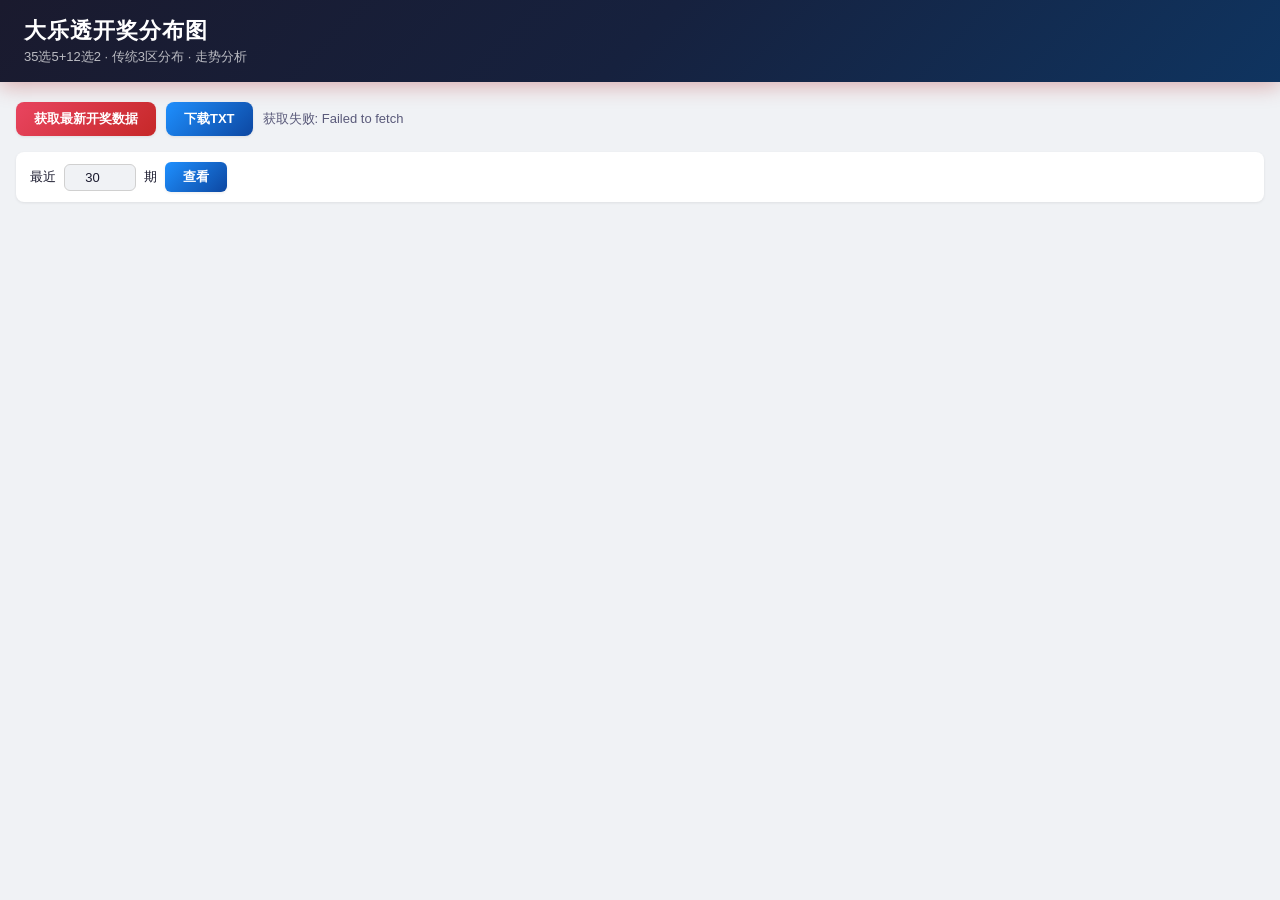
==== Dlt.html @ cc908a77 "初始提交：彩票助手" ====
<!DOCTYPE html>
<html lang="zh-CN">
<head>
<meta charset="UTF-8">
<meta name="viewport" content="width=device-width, initial-scale=1.0">
<title>大乐透开奖分布图</title>
<style>
* { margin: 0; padding: 0; box-sizing: border-box; }
::-webkit-scrollbar { width: 6px; height: 6px; }
::-webkit-scrollbar-track { background: transparent; }
::-webkit-scrollbar-thumb { background: #c0c0c0; border-radius: 3px; }
::-webkit-scrollbar-thumb:hover { background: #999; }
:root {
  --bg-dark: #f0f2f5;
  --bg-mid: #ffffff;
  --bg-light: #e8eaf0;
  --fg-primary: #1a1a2e;
  --fg-secondary: #5a5a7a;
  --accent: #e94560;
  --accent-hover: #ff6b81;
  --green: #2ed573;
  --gold: #f0a500;
  --card-bg: #ffffff;
  --shadow-sm: 0 1px 3px rgba(0,0,0,.08);
  --shadow-md: 0 4px 12px rgba(0,0,0,.1);
  --shadow-lg: 0 8px 24px rgba(0,0,0,.12);
  --radius-sm: 8px;
  --radius-md: 12px;
  --radius-lg: 16px;
  --zone1: #e94560; --zone2: #ff6348; --zone3: #ffa502; --zone4: #1e90ff;
}
body {
  font-family: "Microsoft YaHei UI", "Segoe UI", sans-serif;
  background: var(--bg-dark);
  color: var(--fg-primary);
  min-height: 100vh;
}
.top-bar {
  background: linear-gradient(135deg, #1a1a2e 0%, #16213e 50%, #0f3460 100%);
  padding: 16px 24px;
  display: flex;
  align-items: center;
  justify-content: space-between;
  position: sticky; top: 0; z-index: 10;
  box-shadow: 0 4px 20px rgba(165, 10, 10, 0.3);
}
.top-bar h1 {
  font-size: 22px;
  font-weight: 700;
  color: #ffffff;
  letter-spacing: 1px;
}
.top-bar .sub { font-size: 13px; color: rgba(255,255,255,.7); margin-top: 2px; }
.container { max-width: 1400px; margin: 0 auto; padding: 20px 16px; }

.data-bar {
  display: flex;
  gap: 10px;
  align-items: center;
  margin-bottom: 16px;
  flex-wrap: wrap;
}
.data-bar button {
  border: none;
  padding: 8px 18px;
  border-radius: var(--radius-sm);
  font-size: 13px;
  font-weight: 600;
  cursor: pointer;
  transition: all .2s;
  box-shadow: var(--shadow-sm);
}
.btn-fetch {
  background: linear-gradient(135deg, #e94560, #c62828);
  color: #fff;
}
.btn-fetch:hover { box-shadow: var(--shadow-md); transform: translateY(-1px); }
.btn-download {
  background: linear-gradient(135deg, #1e90ff, #0d47a1);
  color: #fff;
}
.btn-download:hover { box-shadow: var(--shadow-md); transform: translateY(-1px); }
.data-status { font-size: 13px; color: var(--fg-secondary); }
.data-status.ok { color: var(--green); font-weight: 600; }

.period-selector {
  display: flex;
  gap: 8px;
  align-items: center;
  margin-bottom: 14px;
  flex-wrap: wrap;
  padding: 10px 14px;
  background: var(--card-bg);
  border-radius: var(--radius-sm);
  box-shadow: var(--shadow-sm);
  font-size: 13px;
  color: var(--fg-primary);
}
.period-input {
  width: 72px;
  padding: 5px 8px;
  border: 1px solid #d0d0d0;
  border-radius: 6px;
  font-size: 13px;
  text-align: center;
  outline: none;
  background: var(--bg-dark);
  color: var(--fg-primary);
  transition: border-color .2s;
}
.period-input:focus { border-color: var(--accent); }
.period-input::placeholder { color: #aaa; font-size: 11px; }
.btn-period-apply {
  border: none;
  padding: 6px 18px;
  border-radius: 6px;
  font-size: 13px;
  font-weight: 600;
  cursor: pointer;
  background: linear-gradient(135deg, #1e90ff, #0d47a1);
  color: #fff;
  transition: all .2s;
  box-shadow: var(--shadow-sm);
}
.btn-period-apply:hover { box-shadow: var(--shadow-md); transform: translateY(-1px); }
.period-hint { font-size: 12px; color: var(--fg-secondary); }
.period-hint.error { color: var(--accent); font-weight: 600; }

.latest-draw {
  background: var(--card-bg);
  border-radius: var(--radius-lg);
  padding: 20px 24px;
  margin-bottom: 20px;
  box-shadow: var(--shadow-md);
  border: 1px solid rgba(0,0,0,.04);
}
.latest-draw h3 {
  font-size: 15px;
  color: var(--fg-secondary);
  margin-bottom: 12px;
  display: flex;
  align-items: center;
  gap: 8px;
}
.latest-draw h3 .title-bar {
  display: inline-block;
  width: 4px;
  height: 16px;
  background: var(--accent);
  border-radius: 2px;
}
.latest-draw .draw-info {
  display: flex;
  gap: 20px;
  margin-bottom: 14px;
  font-size: 14px;
  color: var(--fg-secondary);
  flex-wrap: wrap;
}
.latest-draw .draw-info strong { color: var(--fg-primary); }
.latest-draw .balls-row {
  display: flex;
  align-items: center;
  gap: 10px;
  flex-wrap: wrap;
  justify-content: center;
}
.draw-ball {
  width: 44px; height: 44px;
  border-radius: 50%;
  display: flex;
  align-items: center;
  justify-content: center;
  font-size: 18px;
  font-weight: 700;
  color: #fff;
  box-shadow: 0 4px 12px rgba(233,69,96,.35);
  animation: popIn .4s cubic-bezier(.68,-.55,.27,1.55);
}
.draw-ball.red { background: linear-gradient(135deg, #ff4444, #e02020); }
.draw-ball.blue { background: linear-gradient(135deg, #4488ff, #2255dd); box-shadow: 0 4px 12px rgba(34,85,221,.35); }
.draw-divider { width: 2px; height: 44px; background: #ddd; margin: 0 4px; }
@keyframes popIn {
  0% { transform: scale(0) rotate(-45deg); opacity: 0; }
  70% { transform: scale(1.15) rotate(5deg); }
  100% { transform: scale(1) rotate(0); opacity: 1; }
}

.dist-container { overflow-x: auto; max-height: 70vh; overflow-y: auto; }
.dist-main {
  display: flex;
  gap: 0;
  min-width: max-content;
  border: 1px solid #d0d0d0;
  border-radius: var(--radius-sm);
  box-shadow: var(--shadow-md);
}
.dist-period-col {
  flex-shrink: 0;
  background: #fff;
  padding: 0;
}
.dist-stat-col {
  flex-shrink: 0;
  background: #fff;
  padding: 0;
  border-right: 2px solid #2196f3;
}
.dist-zones-row {
  display: flex;
  gap: 0;
}
.dist-zone-col {
  flex-shrink: 0;
  background: #fff;
  padding: 0;
  border-right: 2px solid #2196f3;
}
.dist-zone-col:last-child { border-right: none; }
.dist-table {
  border-collapse: collapse;
  font-size: 10px;
  border: 1px solid #d0d0d0;
}
.dist-table th {
  background: #e3f2fd;
  padding: 2px 1px;
  text-align: center;
  font-weight: 600;
  font-size: 9px;
  white-space: nowrap;
  min-width: 16px;
  border: 1px solid #d0d0d0;
  color: #333;
}
.dist-table td {
  padding: 0;
  text-align: center;
  border: 1px solid #d0d0d0;
  height: 18px;
  width: 16px;
  min-width: 16px;
  position: relative;
}
.dist-ball {
  display: inline-flex;
  align-items: center;
  justify-content: center;
  width: 14px;
  height: 14px;
  border-radius: 50%;
  font-size: 8px;
  font-weight: 700;
  color: #fff;
  background: #e53935;
  box-shadow: 0 1px 3px rgba(229,57,53,.35);
}
.dist-ball.blue-ball {
  background: #1e88e5;
  box-shadow: 0 1px 3px rgba(30,136,229,.35);
}
.dist-miss {
  font-size: 8px;
  color: #1565c0;
  font-weight: 600;
}
.dist-table .hit { background: rgba(229,57,53,.08); }
.dist-table .hit-blue { background: rgba(30,136,229,.08); }
.dist-stat-ball {
  display: inline-flex;
  align-items: center;
  justify-content: center;
  width: 14px;
  height: 14px;
  border-radius: 50%;
  font-size: 8px;
  font-weight: 700;
  color: #fff;
  background: #2196f3;
  box-shadow: 0 1px 3px rgba(33,150,243,.35);
}
.dist-stat-num {
  font-size: 8px;
  color: #999;
  font-weight: 600;
}
.dist-zone-col, .dist-period-col, .dist-stat-col {
  display: flex;
  flex-direction: column;
}
.zone-stat {
  display: grid;
  grid-template-columns: repeat(var(--cols), 1fr);
  gap: 0;
  padding: 4px 2px;
  border-top: 1px solid #d0d0d0;
  background: linear-gradient(to top, #e8f5e9, #f1f8e9);
  flex-shrink: 0;
}
.zone-stat-cell {
  display: flex;
  flex-direction: column;
  align-items: center;
  justify-content: flex-end;
  height: 55px;
  min-width: 16px;
  border: 1px solid #d0d0d0;
}
.zone-stat-count {
  font-size: 9px;
  font-weight: 700;
  color: #333;
  margin-bottom: 2px;
  line-height: 1;
}
.zone-stat-bar {
  width: 10px;
  min-height: 2px;
  background: linear-gradient(to top, #43a047, #66bb6a);
  border-radius: 2px 2px 0 0;
  transition: height 0.3s ease;
  box-shadow: 0 -1px 4px rgba(67,160,71,.3);
}
.dist-footer-label {
  height: 55px;
  display: flex;
  align-items: center;
  justify-content: center;
  font-size: 10px;
  font-weight: 600;
  color: #333;
  background: linear-gradient(to top, #e8f5e9, #f1f8e9);
  border-top: 1px solid #d0d0d0;
  padding: 4px 2px;
  flex-shrink: 0;
}
.dist-footer-placeholder {
  height: 55px;
  background: linear-gradient(to top, #e8f5e9, #f1f8e9);
  border-top: 1px solid #d0d0d0;
  flex-shrink: 0;
}
</style>
</head>
<body>

<div class="top-bar">
  <div>
    <h1>大乐透开奖分布图</h1>
    <div class="sub">35选5+12选2 · 传统3区分布 · 走势分析</div>
  </div>
</div>

<div class="container">
  <div class="data-bar">
    <button class="btn-fetch" onclick="fetchData()">获取最新开奖数据</button>
    <button class="btn-download" onclick="downloadDataTxt()">下载TXT</button>
    <span class="data-status" id="dataStatus">未加载数据</span>
  </div>

  <div class="period-selector">
    <span>最近</span>
    <input type="number" id="recentN" value="30" min="1" max="100" class="period-input" placeholder="期数">
    <span>期</span>
    <button class="btn-period-apply" onclick="applyPeriod()">查看</button>
    <span class="period-hint" id="periodHint"></span>
  </div>

  <div id="latestDraw" class="latest-draw" style="display:none;">
    <h3><span class="title-bar"></span>最新开奖</h3>
    <div class="draw-info" id="drawInfo"></div>
    <div class="balls-row" id="drawBalls"></div>
  </div>

  <div class="dist-container" id="distContainer"></div>
</div>

<script>
var drawData = [];

var RED_ZONES = [
  { id: 1, label: '第一区', range: [1, 12],  color: '#e94560' },
  { id: 2, label: '第二区', range: [13, 24], color: '#ff6348' },
  { id: 3, label: '第三区', range: [25, 35], color: '#ffa502' }
];

var BLUE_ZONE = { id: 4, label: '后区', range: [1, 12], color: '#1e90ff' };

function getRedZoneCounts(redNums) {
  return RED_ZONES.map(function(z) {
    return redNums.filter(function(n) { return n >= z.range[0] && n <= z.range[1]; }).length;
  });
}

var RED_KEYS = ['one','two','three','four','five'];
var BLUE_KEYS = ['six','seven'];

function parseItemNums(item) {
  var reds = RED_KEYS.map(function(k) { return parseInt(item[k]); }).filter(function(n) { return !isNaN(n) && n >= 1 && n <= 35; }).sort(function(a, b) { return a - b; });
  var blues = BLUE_KEYS.map(function(k) { return parseInt(item[k]); }).filter(function(n) { return !isNaN(n) && n >= 1 && n <= 12; });
  if (reds.length < 5) {
    var numsStr = item.number || item.nums || item.haoma || '';
    var parts = String(numsStr).split('+');
    reds = parts[0] ? parts[0].split(/[,，\s]+/).map(Number).filter(function(n) { return !isNaN(n) && n >= 1 && n <= 35; }).sort(function(a, b) { return a - b; }) : reds;
    blues = parts[1] ? parts[1].split(/[,，\s]+/).map(Number).filter(function(n) { return !isNaN(n) && n >= 1 && n <= 12; }) : blues;
  }
  return { reds: reds, blues: blues };
}

function downloadDataTxt() {
  if (drawData.length === 0) {
    alert('暂无数据，请先获取最新开奖数据');
    return;
  }
  var data = drawData.slice().reverse();
  var lines = [];
  lines.push('大乐透开奖数据');
  lines.push('期号\t日期\t前区\t后区\t区比');
  data.forEach(function(item) {
    lines.push(
      item.period + '\t' +
      item.date + '\t' +
      item.reds.map(function(n) { return String(n).padStart(2, '0'); }).join(' ') + '\t' +
      item.blues.map(function(n) { return String(n).padStart(2, '0'); }).join(' ') + '\t' +
      item.zoneCounts.join(':')
    );
  });
  var blob = new Blob([lines.join('\n')], { type: 'text/plain;charset=utf-8' });
  var link = document.createElement('a');
  link.download = '大乐透开奖数据.txt';
  link.href = URL.createObjectURL(blob);
  link.click();
  URL.revokeObjectURL(link.href);
}

function fetchData(limit) {
  limit = limit || parseInt(document.getElementById('recentN').value) || 30;
  if (limit < 1) limit = 1;
  if (limit > 100) limit = 100;
  document.getElementById('recentN').value = limit;

  var statusEl = document.getElementById('dataStatus');
  statusEl.textContent = '正在获取最新开奖数据...';
  statusEl.className = 'data-status';

  var url = 'http://api.huiniao.top/interface/home/lotteryHistory?type=dlt&page=1&limit=' + limit;

  fetch(url)
    .then(function(res) { return res.json(); })
    .then(function(json) {
      if (json.code !== 1 && json.code !== 200 && json.code !== 0) {
        throw new Error(json.info || '接口返回异常');
      }

      var dataObj = json.data || {};
      var lastInfo = dataObj.last || null;
      var listData = dataObj.data || dataObj;
      var list = listData.list || listData;

      if (!Array.isArray(list) || list.length === 0) {
        throw new Error('返回数据为空');
      }

      var results = [];
      list.forEach(function(item) {
        var period = String(item.code || item.qihao || item.issue || '');
        var date = String(item.day || item.date || item.open_time || '');
        var parsed = parseItemNums(item);

        if (parsed.reds.length < 5 || !period) return;

        results.push({
          period: period,
          date: date,
          reds: parsed.reds,
          blues: parsed.blues,
          zoneCounts: getRedZoneCounts(parsed.reds)
        });
      });

      if (lastInfo) {
        var lastPeriod = String(lastInfo.code || lastInfo.qihao || '');
        var lastParsed = parseItemNums(lastInfo);
        if (lastPeriod && lastParsed.reds.length >= 5) {
          var alreadyHas = results.some(function(r) { return r.period === lastPeriod; });
          if (!alreadyHas) {
            results.unshift({
              period: lastPeriod,
              date: String(lastInfo.day || lastInfo.date || lastInfo.open_time || ''),
              reds: lastParsed.reds,
              blues: lastParsed.blues,
              zoneCounts: getRedZoneCounts(lastParsed.reds)
            });
          }
        }
      }

      if (results.length === 0) throw new Error('有效数据不足');

      results.sort(function(a, b) {
        var pa = a.period.replace(/\D/g, '');
        var pb = b.period.replace(/\D/g, '');
        return pb.localeCompare(pa);
      });

      drawData = results;
      statusEl.textContent = '已加载 ' + drawData.length + ' 期数据';
      statusEl.className = 'data-status ok';

      renderLatestDraw();
      buildDistribution();
    })
    .catch(function(err) {
      statusEl.textContent = '获取失败: ' + (err.message || '请稍后重试');
      statusEl.className = 'data-status';
    });
}

function applyPeriod() {
  var hintEl = document.getElementById('periodHint');
  hintEl.textContent = '';
  hintEl.className = 'period-hint';

  var n = parseInt(document.getElementById('recentN').value) || 30;
  if (n < 1 || n > 100) {
    hintEl.textContent = '期数请填1-100';
    hintEl.className = 'period-hint error';
    return;
  }

  fetchData(n);
}

function renderLatestDraw() {
  if (drawData.length === 0) return;
  var item = drawData[0];
  var el = document.getElementById('latestDraw');
  el.style.display = '';

  document.getElementById('drawInfo').innerHTML =
    '<span>期数: <strong>' + item.period + '</strong></span>' +
    '<span>日期: <strong>' + item.date + '</strong></span>' +
    '<span>前区区比: <strong>' + item.zoneCounts.join(':') + '</strong></span>';

  var ballsHtml = '';
  item.reds.forEach(function(n) {
    ballsHtml += '<div class="draw-ball red">' + String(n).padStart(2, '0') + '</div>';
  });
  ballsHtml += '<div class="draw-divider"></div>';
  item.blues.forEach(function(n) {
    ballsHtml += '<div class="draw-ball blue">' + String(n).padStart(2, '0') + '</div>';
  });
  document.getElementById('drawBalls').innerHTML = ballsHtml;
}

function buildDistribution() {
  var container = document.getElementById('distContainer');
  container.innerHTML = '';
  if (drawData.length === 0) return;

  var dataSlice = drawData.slice().reverse();

  var redMissings = {};
  for (var n = 1; n <= 35; n++) {
    redMissings[n] = [];
    for (var i = 0; i < dataSlice.length; i++) {
      if (dataSlice[i].reds.indexOf(n) !== -1) {
        redMissings[n][i] = 0;
      } else {
        var found = false;
        for (var j = i + 1; j < dataSlice.length; j++) {
          if (dataSlice[j].reds.indexOf(n) !== -1) {
            redMissings[n][i] = j - i;
            found = true;
            break;
          }
        }
        redMissings[n][i] = found ? redMissings[n][i] : dataSlice.length - i;
      }
    }
  }

  var blueMissings = {};
  for (var n = 1; n <= 12; n++) {
    blueMissings[n] = [];
    for (var i = 0; i < dataSlice.length; i++) {
      if (dataSlice[i].blues.indexOf(n) !== -1) {
        blueMissings[n][i] = 0;
      } else {
        var found = false;
        for (var j = i + 1; j < dataSlice.length; j++) {
          if (dataSlice[j].blues.indexOf(n) !== -1) {
            blueMissings[n][i] = j - i;
            found = true;
            break;
          }
        }
        blueMissings[n][i] = found ? blueMissings[n][i] : dataSlice.length - i;
      }
    }
  }

  var redCounts = {};
  for (var n = 1; n <= 35; n++) {
    redCounts[n] = dataSlice.filter(function(d) { return d.reds.indexOf(n) !== -1; }).length;
  }
  var blueCounts = {};
  for (var n = 1; n <= 12; n++) {
    blueCounts[n] = dataSlice.filter(function(d) { return d.blues.indexOf(n) !== -1; }).length;
  }

  var main = document.createElement('div');
  main.className = 'dist-main';

  var periodDiv = document.createElement('div');
  periodDiv.className = 'dist-period-col';
  var periodTbody = '';
  dataSlice.forEach(function(d, i) {
    periodTbody += '<tr>' +
      '<td style="color:#999;font-size:8px;">' + (i + 1) + '</td>' +
      '<td style="font-family:Consolas,monospace;font-size:8px;color:#333;">' + d.period.slice(-4) + '</td>' +
    '</tr>';
  });
  periodDiv.innerHTML =
    '<table class="dist-table">' +
      '<thead><tr><th style="width:16px;">序</th><th style="width:42px;">期号</th></tr><tr><th colspan="2" style="height:18px;"></th></tr></thead>' +
      '<tbody>' + periodTbody + '</tbody>' +
    '</table>' +
    '<div class="dist-footer-label">出现次数</div>';
  main.appendChild(periodDiv);

  var statDiv = document.createElement('div');
  statDiv.className = 'dist-stat-col';
  var statTbody = '';
  dataSlice.forEach(function(d) {
    var rowHtml = '';
    d.zoneCounts.forEach(function(c) {
      if (c >= 3) {
        rowHtml += '<td><span class="dist-stat-ball">' + c + '</span></td>';
      } else {
        rowHtml += '<td><span class="dist-stat-num">' + c + '</span></td>';
      }
    });
    var blueCount = d.blues.length;
    if (blueCount >= 1) {
      rowHtml += '<td><span class="dist-stat-ball" style="background:#1e88e5;">' + blueCount + '</span></td>';
    } else {
      rowHtml += '<td><span class="dist-stat-num">' + blueCount + '</span></td>';
    }
    statTbody += '<tr>' + rowHtml + '</tr>';
  });
  statDiv.innerHTML =
    '<table class="dist-table">' +
      '<thead>' +
        '<tr><th colspan="4" style="color:#e53935;font-size:10px;">分区统计</th></tr>' +
        '<tr>' +
          '<th style="color:#e94560;">一区</th>' +
          '<th style="color:#ff6348;">二区</th>' +
          '<th style="color:#ffa502;">三区</th>' +
          '<th style="color:#1e90ff;">后区</th>' +
        '</tr>' +
      '</thead>' +
      '<tbody>' + statTbody + '</tbody>' +
    '</table>' +
    '<div class="dist-footer-placeholder"></div>';
  main.appendChild(statDiv);

  var zonesDiv = document.createElement('div');
  zonesDiv.className = 'dist-zones-row';

  RED_ZONES.forEach(function(zone) {
    var zoneDiv = document.createElement('div');
    zoneDiv.className = 'dist-zone-col';

    var nums = [];
    for (var n = zone.range[0]; n <= zone.range[1]; n++) nums.push(n);
    var ballCount = nums.length;

    var tbodyHtml = '';
    dataSlice.forEach(function(d, rowIdx) {
      var rowHtml = '';
      nums.forEach(function(n) {
        if (d.reds.indexOf(n) !== -1) {
          rowHtml += '<td class="hit"><span class="dist-ball">' + String(n).padStart(2, '0') + '</span></td>';
        } else {
          var miss = redMissings[n][rowIdx];
          rowHtml += '<td><span class="dist-miss">' + miss + '</span></td>';
        }
      });
      tbodyHtml += '<tr>' + rowHtml + '</tr>';
    });

    var zoneMaxCount = Math.max.apply(null, nums.map(function(n) { return redCounts[n]; }));
    var statHtml = nums.map(function(n) {
      var count = redCounts[n];
      var barHeight = zoneMaxCount > 0 ? Math.max(2, Math.round((count / zoneMaxCount) * 35)) : 0;
      return '<div class="zone-stat-cell">' +
        '<div class="zone-stat-count">' + count + '</div>' +
        '<div class="zone-stat-bar" style="height:' + barHeight + 'px;"></div>' +
      '</div>';
    }).join('');

    zoneDiv.innerHTML =
      '<table class="dist-table">' +
        '<thead>' +
          '<tr><th colspan="' + ballCount + '" style="color:' + zone.color + ';font-size:10px;">' +
            String(zone.range[0]).padStart(2, '0') + '-' + String(zone.range[1]).padStart(2, '0') + '区分布</th></tr>' +
          '<tr>' + nums.map(function(n) { return '<th>' + String(n).padStart(2, '0') + '</th>'; }).join('') + '</tr>' +
        '</thead>' +
        '<tbody>' + tbodyHtml + '</tbody>' +
      '</table>' +
      '<div class="zone-stat" style="--cols:' + ballCount + ';">' + statHtml + '</div>';
    zonesDiv.appendChild(zoneDiv);
  });

  var blueZoneDiv = document.createElement('div');
  blueZoneDiv.className = 'dist-zone-col';

  var blueNums = [];
  for (var n = BLUE_ZONE.range[0]; n <= BLUE_ZONE.range[1]; n++) blueNums.push(n);

  var blueTbodyHtml = '';
  dataSlice.forEach(function(d, rowIdx) {
    var rowHtml = '';
    blueNums.forEach(function(n) {
      if (d.blues.indexOf(n) !== -1) {
        rowHtml += '<td class="hit-blue"><span class="dist-ball blue-ball">' + String(n).padStart(2, '0') + '</span></td>';
      } else {
        var miss = blueMissings[n][rowIdx];
        rowHtml += '<td><span class="dist-miss">' + miss + '</span></td>';
      }
    });
    blueTbodyHtml += '<tr>' + rowHtml + '</tr>';
  });

  var blueMaxCount = Math.max.apply(null, blueNums.map(function(n) { return blueCounts[n]; }));
  var blueStatHtml = blueNums.map(function(n) {
    var count = blueCounts[n];
    var barHeight = blueMaxCount > 0 ? Math.max(2, Math.round((count / blueMaxCount) * 35)) : 0;
    return '<div class="zone-stat-cell">' +
      '<div class="zone-stat-count">' + count + '</div>' +
      '<div class="zone-stat-bar" style="height:' + barHeight + 'px;background:linear-gradient(to top,#1e88e5,#42a5f5);box-shadow:0 -1px 4px rgba(30,136,229,.3);"></div>' +
    '</div>';
  }).join('');

  blueZoneDiv.innerHTML =
    '<table class="dist-table">' +
      '<thead>' +
        '<tr><th colspan="12" style="color:' + BLUE_ZONE.color + ';font-size:10px;">后区01-12分布</th></tr>' +
        '<tr>' + blueNums.map(function(n) { return '<th>' + String(n).padStart(2, '0') + '</th>'; }).join('') + '</tr>' +
      '</thead>' +
      '<tbody>' + blueTbodyHtml + '</tbody>' +
    '</table>' +
    '<div class="zone-stat" style="--cols:12;">' + blueStatHtml + '</div>';
  zonesDiv.appendChild(blueZoneDiv);

  main.appendChild(zonesDiv);
  container.appendChild(main);
}

fetchData();
</script>
</body>
</html>
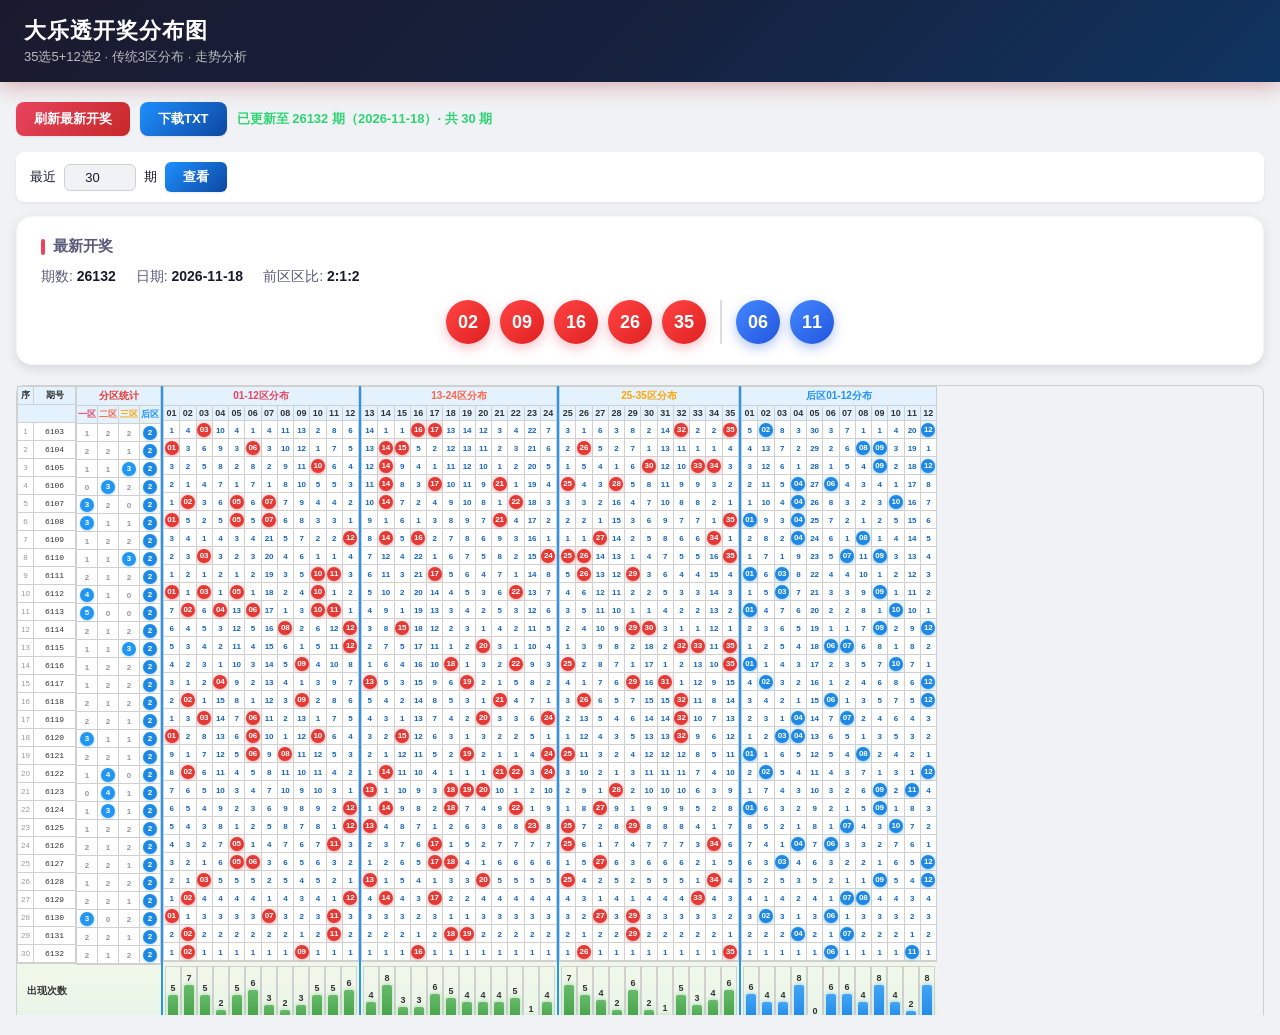
==== commit 09dda40e: "fix(data): 换用官方接口+本地数据文件，修复快乐8开奖号码停更；feat(ssq): 新增红球三区/蓝球不分区的智能选号" ====
--- a/Dlt.html
+++ b/Dlt.html
@@ -353,7 +353,7 @@
 
 <div class="container">
   <div class="data-bar">
-    <button class="btn-fetch" onclick="fetchData()">获取最新开奖数据</button>
+    <button class="btn-fetch" onclick="fetchData(null, true)">刷新最新开奖</button>
     <button class="btn-download" onclick="downloadDataTxt()">下载TXT</button>
     <span class="data-status" id="dataStatus">未加载数据</span>
   </div>
@@ -375,6 +375,7 @@
   <div class="dist-container" id="distContainer"></div>
 </div>
 
+<script src="data.js"></script>
 <script>
 var drawData = [];
 
@@ -433,8 +434,8 @@
   URL.revokeObjectURL(link.href);
 }
 
-function fetchData(limit) {
-  limit = limit || parseInt(document.getElementById('recentN').value) || 30;
+function fetchData(limit, forceFresh) {
+  limit = parseInt(limit || (document.getElementById('recentN') || {}).value, 10) || 30;
   if (limit < 1) limit = 1;
   if (limit > 100) limit = 100;
   document.getElementById('recentN').value = limit;
@@ -443,76 +444,33 @@
   statusEl.textContent = '正在获取最新开奖数据...';
   statusEl.className = 'data-status';
 
-  var url = 'http://api.huiniao.top/interface/home/lotteryHistory?type=dlt&page=1&limit=' + limit;
-
-  fetch(url)
-    .then(function(res) { return res.json(); })
-    .then(function(json) {
-      if (json.code !== 1 && json.code !== 200 && json.code !== 0) {
-        throw new Error(json.info || '接口返回异常');
-      }
-
-      var dataObj = json.data || {};
-      var lastInfo = dataObj.last || null;
-      var listData = dataObj.data || dataObj;
-      var list = listData.list || listData;
-
-      if (!Array.isArray(list) || list.length === 0) {
-        throw new Error('返回数据为空');
-      }
-
-      var results = [];
-      list.forEach(function(item) {
-        var period = String(item.code || item.qihao || item.issue || '');
-        var date = String(item.day || item.date || item.open_time || '');
-        var parsed = parseItemNums(item);
-
-        if (parsed.reds.length < 5 || !period) return;
-
-        results.push({
-          period: period,
-          date: date,
-          reds: parsed.reds,
-          blues: parsed.blues,
-          zoneCounts: getRedZoneCounts(parsed.reds)
-        });
-      });
-
-      if (lastInfo) {
-        var lastPeriod = String(lastInfo.code || lastInfo.qihao || '');
-        var lastParsed = parseItemNums(lastInfo);
-        if (lastPeriod && lastParsed.reds.length >= 5) {
-          var alreadyHas = results.some(function(r) { return r.period === lastPeriod; });
-          if (!alreadyHas) {
-            results.unshift({
-              period: lastPeriod,
-              date: String(lastInfo.day || lastInfo.date || lastInfo.open_time || ''),
-              reds: lastParsed.reds,
-              blues: lastParsed.blues,
-              zoneCounts: getRedZoneCounts(lastParsed.reds)
-            });
-          }
-        }
-      }
-
-      if (results.length === 0) throw new Error('有效数据不足');
-
-      results.sort(function(a, b) {
-        var pa = a.period.replace(/\D/g, '');
-        var pb = b.period.replace(/\D/g, '');
-        return pb.localeCompare(pa);
-      });
-
-      drawData = results;
-      statusEl.textContent = '已加载 ' + drawData.length + ' 期数据';
+  return LotteryData.load('dlt', { fresh: !!forceFresh })
+    .then(function(res) {
+      drawData = res.draws.slice(0, Math.max(limit, 30)).map(function(d) {
+        var reds = (d.nums || []).slice().sort(function(a, b) { return a - b; });
+        var blues = (d.extra || []).slice().sort(function(a, b) { return a - b; });
+        return {
+          period: String(d.period),
+          date: d.date || '',
+          reds: reds,
+          blues: blues,
+          zoneCounts: getRedZoneCounts(reds)
+        };
+      }).filter(function(d) { return d.reds.length >= 5; });
+
+      if (drawData.length === 0) throw new Error('有效数据不足');
+
+      statusEl.textContent = '已更新至 ' + res.latest + ' 期（' + (res.latestDate || '—') + '）· 共 ' + drawData.length + ' 期';
       statusEl.className = 'data-status ok';
 
       renderLatestDraw();
       buildDistribution();
+      return drawData;
     })
     .catch(function(err) {
       statusEl.textContent = '获取失败: ' + (err.message || '请稍后重试');
       statusEl.className = 'data-status';
+      throw err;
     });
 }
 
@@ -758,7 +716,7 @@
   container.appendChild(main);
 }
 
-fetchData();
+fetchData().catch(function () { /* 状态已提示 */ });
 </script>
 </body>
 </html>
